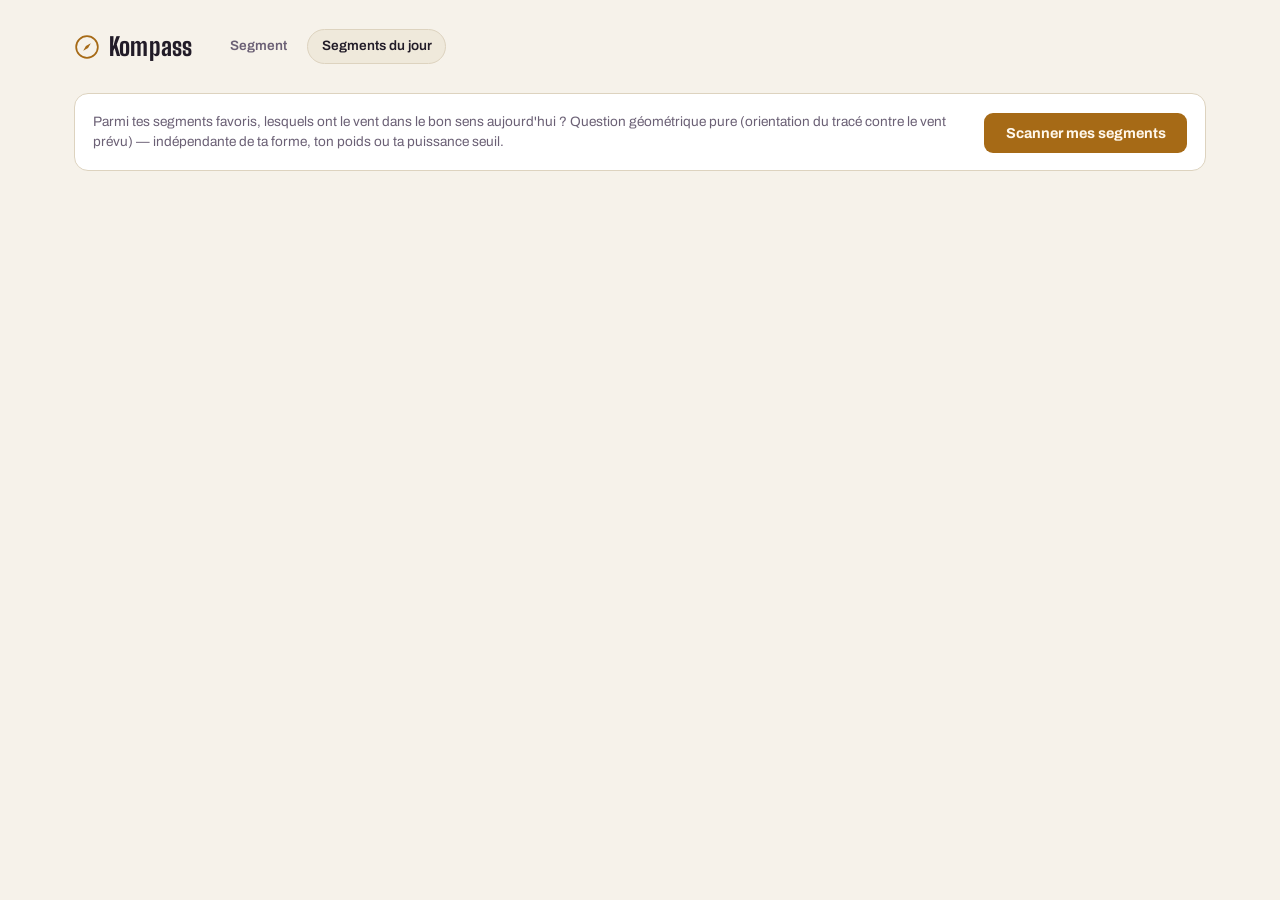
==== web/segments-du-jour.html @ 302e35ea "Add web/segments-du-jour.html: top 10 with wind alignment % (T-43c) Completes T-43 (and, as a side e" ====
<!doctype html>
<html lang="fr">
  <head>
    <meta charset="utf-8" />
    <meta name="viewport" content="width=device-width, initial-scale=1" />
    <title>Kompass — Segments du jour</title>
    <link
      rel="stylesheet"
      href="https://fonts.googleapis.com/css2?family=Big+Shoulders+Display:wght@600;700;800&family=Archivo:wght@400;500;600;700&family=JetBrains+Mono:wght@400;500&display=swap"
    />
    <link rel="stylesheet" href="style.css" />
  </head>
  <body>
    <div class="page">
      <header class="topbar">
        <div class="brand">
          <svg viewBox="0 0 24 24" fill="none" aria-hidden="true">
            <circle cx="12" cy="12" r="10" stroke="var(--accent)" stroke-width="1.6" />
            <path d="M15.5 8.5 L11 11 L8.5 15.5 L13 13 Z" fill="var(--accent)" />
          </svg>
          Kompass
        </div>
        <nav class="tabs">
          <a class="tab" href="index.html">Segment</a>
          <span class="tab tab--active">Segments du jour</span>
        </nav>
      </header>

      <!-- T-33/T-34 (question géométrique pure, sans calibration) + T-43
           (% d'alignement) : parmi tes segments favoris, lesquels ont le
           vent dans le bon sens aujourd'hui ? Scan manuel (bouton), pas
           automatique : un appel météo par segment favori (~78 chez toi),
           pas déclenché à chaque chargement de page. -->
      <section class="controlbar">
        <p class="controlbar-note">
          Parmi tes segments favoris, lesquels ont le vent dans le bon sens aujourd'hui ?
          Question géométrique pure (orientation du tracé contre le vent prévu) — indépendante
          de ta forme, ton poids ou ta puissance seuil.
        </p>
        <button id="scan-button" type="button" class="btn-primary">Scanner mes segments</button>
      </section>

      <p id="status" class="status-line"></p>
      <div id="results" hidden></div>
    </div>

    <script src="segments-du-jour.js"></script>
  </body>
</html>
---- web/style.css ----
/* T-40 : direction visuelle validée via maquette (artifact), portée ici
   telle quelle — voir ROADMAP.md T-40. Palette dark-first ("graphite
   chaud" + accent or, référence au maillot du meilleur grimpeur), avec
   un thème clair complet en secours (prefers-color-scheme / data-theme).

   Système de zones (--zone-*) : classe chaque lecture de puissance
   (pacing, KOM, PR, requis) selon sa position par rapport à CP —
   Endurance/Tempo/Seuil/VO2max/Anaérobie, calquées sur les zones
   Coggan usuelles en cyclisme. Approximation ASSUMÉE : CP (modèle du
   projet) sert ici de référence de seuil, pas une vraie mesure de FTP —
   suffisant pour une classification indicative, pas un diagnostic
   physiologique. Calcul fait côté JS (app.js), cf sa docstring. */

:root {
  /* Dit au navigateur qu'on gère nous-mêmes les deux thèmes — sans ça,
     certains navigateurs repeignent le texte de façon incohérente avec
     nos propres couleurs (observé en dev, cf commentaire du même nom
     dans la maquette de T-40). */
  color-scheme: dark;
  --ground: #17141c;
  --surface: #211d28;
  --surface-2: #2a2432;
  --border: #372f41;
  --text: #f3efe8;
  --text-muted: #a79ab0;
  --accent: #e8b33d;
  --accent-ink: #241a05;
  --shadow: rgba(0, 0, 0, 0.45);

  --zone-endurance: #7c8db3;
  --zone-tempo: #4fb0b5;
  --zone-seuil: #5fbd7f;
  --zone-vo2: #e8955a;
  --zone-anaerobie: #e2635a;

  --font-display: "Big Shoulders Display", "Arial Narrow", sans-serif;
  --font-body: "Archivo", -apple-system, "Segoe UI", sans-serif;
  --font-mono: "JetBrains Mono", "SFMono-Regular", Consolas, monospace;
}

@media (prefers-color-scheme: light) {
  :root:not([data-theme="dark"]) {
    color-scheme: light;
    --ground: #f6f2ea;
    --surface: #ffffff;
    --surface-2: #efe9db;
    --border: #ddd3bf;
    --text: #221c28;
    --text-muted: #6b6075;
    --accent: #a66a16;
    --accent-ink: #fff8ec;
    --shadow: rgba(40, 30, 10, 0.14);

    --zone-endurance: #48597a;
    --zone-tempo: #2c6f74;
    --zone-seuil: #3b7d54;
    --zone-vo2: #b85a26;
    --zone-anaerobie: #a6332a;
  }
}

:root[data-theme="light"] {
  color-scheme: light;
  --ground: #f6f2ea;
  --surface: #ffffff;
  --surface-2: #efe9db;
  --border: #ddd3bf;
  --text: #221c28;
  --text-muted: #6b6075;
  --accent: #a66a16;
  --accent-ink: #fff8ec;
  --shadow: rgba(40, 30, 10, 0.14);

  --zone-endurance: #48597a;
  --zone-tempo: #2c6f74;
  --zone-seuil: #3b7d54;
  --zone-vo2: #b85a26;
  --zone-anaerobie: #a6332a;
}

:root[data-theme="dark"] {
  color-scheme: dark;
  --ground: #17141c;
  --surface: #211d28;
  --surface-2: #2a2432;
  --border: #372f41;
  --text: #f3efe8;
  --text-muted: #a79ab0;
  --accent: #e8b33d;
  --accent-ink: #241a05;
  --shadow: rgba(0, 0, 0, 0.45);

  --zone-endurance: #7c8db3;
  --zone-tempo: #4fb0b5;
  --zone-seuil: #5fbd7f;
  --zone-vo2: #e8955a;
  --zone-anaerobie: #e2635a;
}

* { box-sizing: border-box; }

body {
  margin: 0;
  background: var(--ground);
  color: var(--text);
  font-family: var(--font-body);
  font-size: 15px;
  line-height: 1.5;
}

.page {
  max-width: 1180px;
  margin: 0 auto;
  padding: 1.75rem 1.5rem 4rem;
  display: flex;
  flex-direction: column;
  gap: 1.75rem;
}

h1, h2 { text-wrap: balance; margin: 0; }

/* ---- barre du haut ---- */
.topbar { display: flex; align-items: center; gap: 1.5rem; flex-wrap: wrap; }

.brand {
  display: flex;
  align-items: center;
  gap: 0.55rem;
  font-family: var(--font-display);
  font-weight: 800;
  font-size: 1.55rem;
  letter-spacing: 0.01em;
}

.brand svg { width: 26px; height: 26px; flex: none; }

.tabs { display: flex; gap: 0.4rem; }

.tab {
  font-size: 0.85rem;
  font-weight: 600;
  padding: 0.4rem 0.85rem;
  border-radius: 999px;
  color: var(--text-muted);
  display: inline-flex;
  align-items: center;
  gap: 0.4rem;
  /* .tab habille aussi bien un <span> (onglet actif, pas cliquable) qu'un
     <a> (onglet vers l'autre page) — reset des styles de lien par défaut. */
  text-decoration: none;
}

.tab:hover { color: var(--text); }

.tab--active {
  background: var(--surface-2);
  color: var(--text);
  border: 1px solid var(--border);
}

.tab--soon em {
  font-style: normal;
  font-size: 0.68rem;
  text-transform: uppercase;
  letter-spacing: 0.06em;
  background: var(--surface-2);
  padding: 0.15rem 0.4rem;
  border-radius: 999px;
}

/* ---- barre de contrôle ---- */
.controlbar {
  display: flex;
  align-items: flex-end;
  gap: 0.9rem;
  flex-wrap: wrap;
  background: var(--surface);
  border: 1px solid var(--border);
  border-radius: 14px;
  padding: 1.1rem;
  margin: 0;
}

/* segments-du-jour.html réutilise .controlbar pour un texte + un bouton,
   pas des <select>/<input> — le texte doit pouvoir prendre toute la
   largeur disponible plutôt que se coller au bouton. */
.controlbar-note { flex: 1 1 320px; margin: 0; color: var(--text-muted); font-size: 0.85rem; }

.field { display: flex; flex-direction: column; gap: 0.35rem; flex: 1 1 200px; }

.field label {
  font-size: 0.72rem;
  font-weight: 600;
  text-transform: uppercase;
  letter-spacing: 0.06em;
  color: var(--text-muted);
}

.select-wrap { position: relative; }

/* appearance: none (nouveau concept) : retire le look natif du <select>
   du système d'exploitation pour pouvoir le styler comme le reste de
   l'UI — le petit chevron du navigateur disparaît avec, remplacé par
   notre propre <svg class="chevron"> positionné par-dessus. */
.select-wrap select,
.field input {
  width: 100%;
  appearance: none;
  background: var(--surface-2);
  border: 1px solid var(--border);
  border-radius: 9px;
  padding: 0.6rem 0.75rem;
  font: inherit;
  font-weight: 600;
  color: var(--text);
  cursor: pointer;
}

.select-wrap select {
  padding-right: 2rem;
  /* Nom de segment souvent long : ellipse plutôt qu'une troncature
     brutale au bord du champ. */
  text-overflow: ellipsis;
  white-space: nowrap;
  overflow: hidden;
}

.field input { cursor: text; }

/* Champ "Segment" plus large que "Scénario de draft"/"Poids" : c'est
   celui dont le contenu (nom + distance + D+) varie le plus. */
.field--segment { flex-grow: 2.4; flex-basis: 260px; }

.select-wrap select:focus-visible,
.field input:focus-visible {
  outline: 2px solid var(--accent);
  outline-offset: 2px;
}

.select-wrap .chevron {
  position: absolute;
  right: 0.75rem;
  top: 50%;
  transform: translateY(-50%);
  pointer-events: none;
  color: var(--text-muted);
}

.btn-primary {
  font-family: var(--font-body);
  font-weight: 700;
  font-size: 0.9rem;
  background: var(--accent);
  color: var(--accent-ink);
  border: none;
  border-radius: 9px;
  padding: 0.75rem 1.35rem;
  cursor: pointer;
  white-space: nowrap;
}

.btn-primary:focus-visible { outline: 2px solid var(--text); outline-offset: 2px; }
.btn-primary:disabled { opacity: 0.6; cursor: wait; }

.status-line { margin: 0; font-size: 0.85rem; color: var(--text-muted); min-height: 1.2em; }

/* ---- héro ---- */
.hero {
  display: flex;
  justify-content: space-between;
  align-items: center;
  gap: 2rem;
  flex-wrap: wrap;
  padding: 0.5rem 0.25rem;
}

.eyebrow {
  margin: 0 0 0.2rem;
  font-size: 0.78rem;
  font-weight: 700;
  text-transform: uppercase;
  letter-spacing: 0.09em;
  color: var(--text-muted);
}

.hero-time {
  font-family: var(--font-display);
  font-weight: 800;
  font-size: clamp(3.6rem, 9vw, 6rem);
  line-height: 0.92;
  font-variant-numeric: tabular-nums;
}

.hero-sub {
  margin: 0.4rem 0 0;
  font-size: 0.95rem;
  color: var(--text-muted);
  display: flex;
  align-items: center;
  gap: 0.6rem;
  flex-wrap: wrap;
}

/* Comparaison "courbe de puissance réelle" (T-42) : plus discret que
   .hero-sub (chiffre secondaire, pas la donnée principale du héro). */
.hero-note {
  margin: 0.5rem 0 0;
  font-size: 0.82rem;
  color: var(--text-muted);
}

.hero-stats { display: flex; gap: 1rem; flex-wrap: wrap; }

.stat-tile {
  background: var(--surface);
  border: 1px solid var(--border);
  border-radius: 12px;
  padding: 0.85rem 1.1rem;
  display: flex;
  align-items: center;
  gap: 0.7rem;
  min-width: 148px;
}

.stat-value { margin: 0; font-weight: 700; font-size: 1.15rem; font-variant-numeric: tabular-nums; }
.stat-tile.mono .stat-value { font-family: var(--font-mono); font-size: 0.98rem; }
.stat-label { margin: 0.1rem 0 0; font-size: 0.74rem; color: var(--text-muted); }

.compass { position: relative; width: 40px; height: 40px; flex: none; }
.compass svg { width: 100%; height: 100%; }
.compass .needle { transform-origin: 20px 20px; transform: rotate(var(--deg)); }

/* ---- pastilles de zone (% de CP, cf docstring plus haut) ---- */
.zone-pill {
  display: inline-flex;
  align-items: center;
  gap: 0.3rem;
  font-size: 0.72rem;
  font-weight: 700;
  padding: 0.2rem 0.55rem;
  border-radius: 999px;
  white-space: nowrap;
}

.zone-pill::before { content: ""; width: 6px; height: 6px; border-radius: 50%; background: currentColor; }

.zone-endurance { color: var(--zone-endurance); background: color-mix(in srgb, var(--zone-endurance) 16%, transparent); }
.zone-tempo { color: var(--zone-tempo); background: color-mix(in srgb, var(--zone-tempo) 16%, transparent); }
.zone-seuil { color: var(--zone-seuil); background: color-mix(in srgb, var(--zone-seuil) 16%, transparent); }
.zone-vo2 { color: var(--zone-vo2); background: color-mix(in srgb, var(--zone-vo2) 16%, transparent); }
.zone-anaerobie { color: var(--zone-anaerobie); background: color-mix(in srgb, var(--zone-anaerobie) 16%, transparent); }

/* ---- corps en 2 colonnes ---- */
.body-grid { display: grid; grid-template-columns: 1.1fr 1fr; gap: 1.25rem; align-items: start; }
@media (max-width: 860px) { .body-grid { grid-template-columns: 1fr; } }

.col-left, .col-right { display: flex; flex-direction: column; gap: 1.25rem; }

.pair { display: grid; grid-template-columns: 1fr 1fr; gap: 1.25rem; }
@media (max-width: 560px) { .pair { grid-template-columns: 1fr; } }

.card {
  background: var(--surface);
  border: 1px solid var(--border);
  border-radius: 14px;
  padding: 1.25rem 1.35rem;
  box-shadow: 0 10px 24px -18px var(--shadow);
  display: flex;
  flex-direction: column;
  gap: 0.55rem;
}

.card h2 {
  font-size: 0.78rem;
  font-weight: 700;
  text-transform: uppercase;
  letter-spacing: 0.07em;
  color: var(--text-muted);
}

.card-note { margin: 0; font-size: 0.85rem; color: var(--text-muted); }

.big-figure {
  margin: 0.1rem 0 0;
  font-family: var(--font-display);
  font-weight: 700;
  font-size: 2.1rem;
  line-height: 1;
  font-variant-numeric: tabular-nums;
  display: flex;
  align-items: baseline;
  gap: 0.6rem;
  flex-wrap: wrap;
}

.figure-sub { font-family: var(--font-body); font-size: 1rem; font-weight: 600; color: var(--text-muted); }

.warn { margin: 0.2rem 0 0; font-size: 0.78rem; color: var(--zone-anaerobie); }

.card--accent { border-color: color-mix(in srgb, var(--accent) 45%, var(--border)); }

/* ---- bande d'incertitude à l'échelle (cf computeRangeBar, app.js) ---- */
.range-bar { margin-top: 0.4rem; }

.range-track {
  position: relative;
  height: 8px;
  border-radius: 999px;
  background: var(--surface-2);
  border: 1px solid var(--border);
}

.range-band {
  position: absolute;
  top: -1px;
  bottom: -1px;
  background: color-mix(in srgb, var(--accent) 55%, transparent);
  border-radius: 999px;
}

.range-mark { position: absolute; top: -5px; width: 2px; height: 18px; background: var(--text); }

.range-labels {
  display: flex;
  justify-content: space-between;
  font-size: 0.68rem;
  color: var(--text-muted);
  margin-top: 0.3rem;
  font-family: var(--font-mono);
}

.range-callouts {
  display: flex;
  justify-content: space-between;
  font-size: 0.76rem;
  margin-top: 0.5rem;
  gap: 0.5rem;
  flex-wrap: wrap;
}

.range-callouts strong { font-variant-numeric: tabular-nums; }

/* ---- table de classement ---- */
/* max-height (nouveau, T-40) : sur 10 jours, la plage 6h-21h peut donner
   plus de 150 créneaux (rank_forecast_windows_for_segment) — sans plafond,
   le tableau à lui seul rendrait la page interminable. La meilleure
   fenêtre reste visible en premier (tri déjà fait par l'API) même sans
   scroller. */
.table-wrap { overflow-x: auto; overflow-y: auto; max-height: 420px; }

.table-wrap thead th {
  position: sticky;
  top: 0;
  background: var(--surface);
}

table { border-collapse: collapse; width: 100%; font-size: 0.85rem; }

th {
  text-align: left;
  font-size: 0.7rem;
  text-transform: uppercase;
  letter-spacing: 0.05em;
  color: var(--text-muted);
  font-weight: 600;
  padding: 0.4rem 0.6rem;
  border-bottom: 1px solid var(--border);
}

td {
  padding: 0.5rem 0.6rem;
  border-bottom: 1px solid var(--border);
  font-family: var(--font-mono);
  font-variant-numeric: tabular-nums;
  white-space: nowrap;
  color: var(--text);
}

/* Première ligne = meilleure fenêtre (windows[0], déjà trié par l'API) */
tbody tr:first-child { background: color-mix(in srgb, var(--accent) 8%, transparent); }
tbody tr:first-child td { font-weight: 600; }
tbody tr:last-child td { border-bottom: none; }

/* Lignes cliquables (segments-du-jour.js, T-43) : jusqu'ici .row-clickable
   coexiste avec le highlight de première ligne ci-dessus (la meilleure
   ligne reste dorée ET cliquable). */
tbody tr.row-clickable { cursor: pointer; }
tbody tr.row-clickable:hover { background: var(--surface-2); }
tbody tr.row-clickable:first-child:hover {
  background: color-mix(in srgb, var(--accent) 14%, transparent);
}
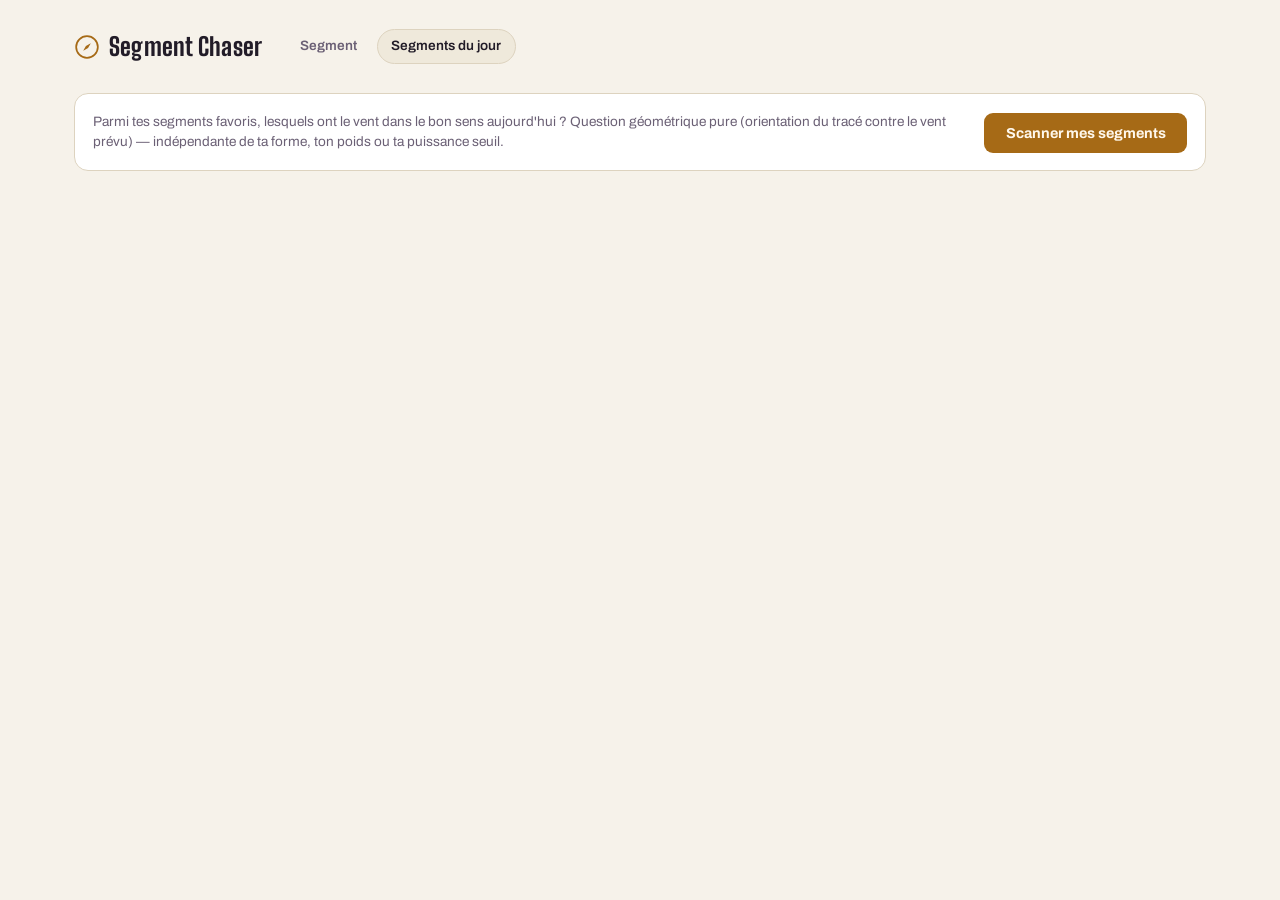
==== commit 70f089e2: "Rename the app from Kompass to Segment Chaser Mechanical rename across docs, HTML titles/headers, th" ====
--- a/web/segments-du-jour.html
+++ b/web/segments-du-jour.html
@@ -3,7 +3,7 @@
   <head>
     <meta charset="utf-8" />
     <meta name="viewport" content="width=device-width, initial-scale=1" />
-    <title>Kompass — Segments du jour</title>
+    <title>Segment Chaser — Segments du jour</title>
     <link
       rel="stylesheet"
       href="https://fonts.googleapis.com/css2?family=Big+Shoulders+Display:wght@600;700;800&family=Archivo:wght@400;500;600;700&family=JetBrains+Mono:wght@400;500&display=swap"
@@ -18,12 +18,13 @@
             <circle cx="12" cy="12" r="10" stroke="var(--accent)" stroke-width="1.6" />
             <path d="M15.5 8.5 L11 11 L8.5 15.5 L13 13 Z" fill="var(--accent)" />
           </svg>
-          Kompass
+          Segment Chaser
         </div>
         <nav class="tabs">
           <a class="tab" href="index.html">Segment</a>
           <span class="tab tab--active">Segments du jour</span>
         </nav>
+        <div id="auth-widget" class="auth-widget"></div>
       </header>
 
       <!-- T-33/T-34 (question géométrique pure, sans calibration) + T-43
@@ -44,6 +45,7 @@
       <div id="results" hidden></div>
     </div>
 
+    <script src="auth.js"></script>
     <script src="segments-du-jour.js"></script>
   </body>
 </html>
--- a/web/style.css
+++ b/web/style.css
@@ -168,6 +168,57 @@
   border-radius: 999px;
 }
 
+/* ---- connexion Strava (T-45c) ---- */
+/* margin-left: auto : poussé à l'extrémité droite de .topbar, à
+   l'opposé de .brand — même conteneur flex, pas une position séparée. */
+.auth-widget {
+  margin-left: auto;
+  display: flex;
+  align-items: center;
+  gap: 0.7rem;
+}
+
+.auth-status {
+  font-size: 0.82rem;
+  color: var(--text-muted);
+}
+
+.auth-login,
+.auth-logout,
+.auth-sync {
+  font-family: var(--font-body);
+  font-weight: 700;
+  font-size: 0.82rem;
+  border-radius: 999px;
+  padding: 0.45rem 0.9rem;
+  text-decoration: none;
+  border: none;
+  cursor: pointer;
+}
+
+.auth-login {
+  background: var(--accent);
+  color: var(--accent-ink);
+}
+
+.auth-logout,
+.auth-sync {
+  background: transparent;
+  color: var(--text-muted);
+  border: 1px solid var(--border);
+}
+
+.auth-logout:hover,
+.auth-sync:hover {
+  color: var(--text);
+  border-color: var(--text-muted);
+}
+
+.auth-sync:disabled {
+  cursor: wait;
+  opacity: 0.6;
+}
+
 /* ---- barre de contrôle ---- */
 .controlbar {
   display: flex;
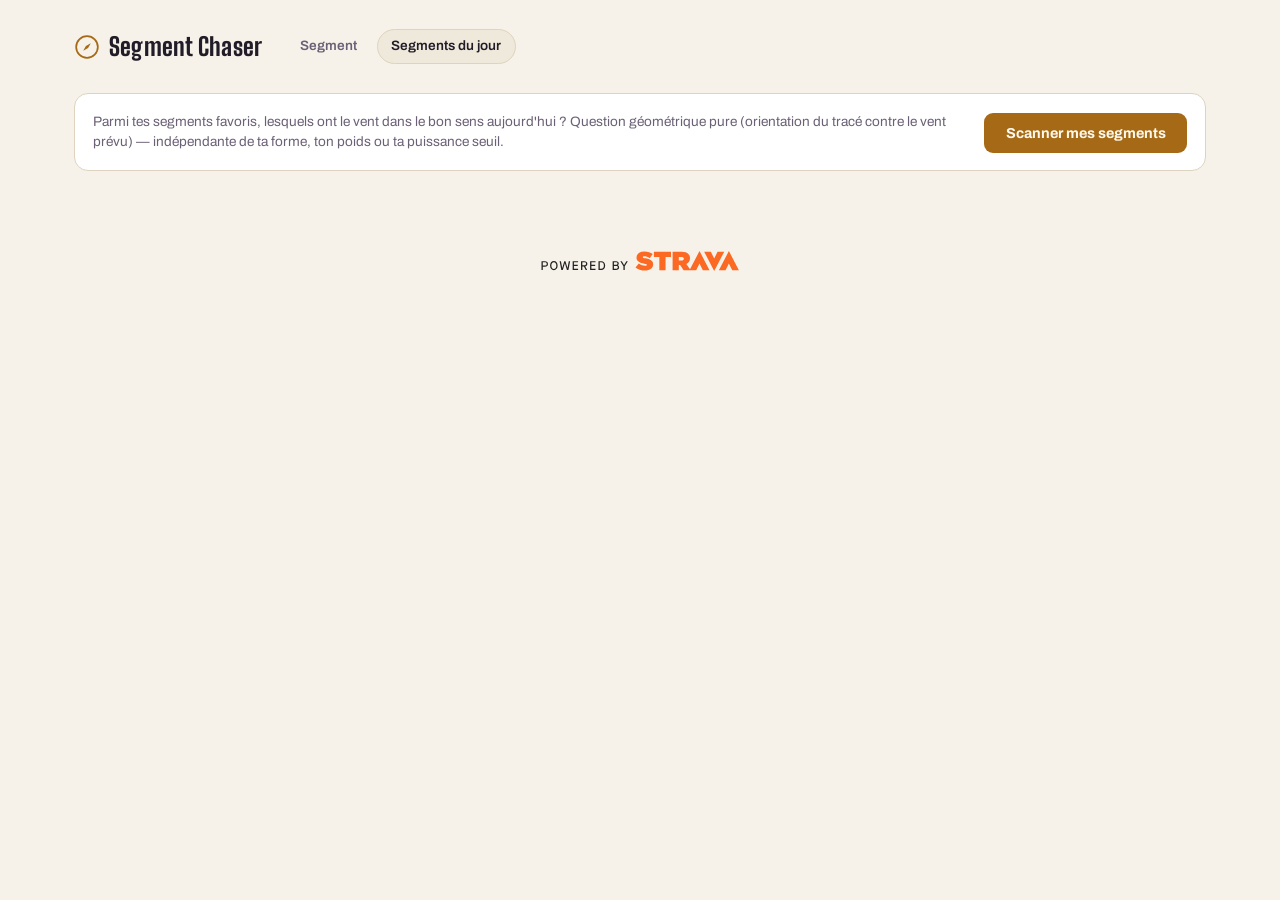
==== commit 4818146c: "Add "Powered by Strava" attribution (brand guidelines compliance) A friend hitting Strava's connecte" ====
--- a/web/segments-du-jour.html
+++ b/web/segments-du-jour.html
@@ -43,6 +43,10 @@
 
       <p id="status" class="status-line"></p>
       <div id="results" hidden></div>
+
+      <footer class="footer">
+        <img src="assets/powered_by_strava.svg" alt="Powered by Strava" height="20" />
+      </footer>
     </div>
 
     <script src="auth.js"></script>
--- a/web/style.css
+++ b/web/style.css
@@ -4,7 +4,7 @@
    un thème clair complet en secours (prefers-color-scheme / data-theme).
 
    Système de zones (--zone-*) : classe chaque lecture de puissance
-   (pacing, KOM, PR, requis) selon sa position par rapport à CP —
+   (KOM, PR, requis) selon sa position par rapport à CP —
    Endurance/Tempo/Seuil/VO2max/Anaérobie, calquées sur les zones
    Coggan usuelles en cyclisme. Approximation ASSUMÉE : CP (modèle du
    projet) sert ici de référence de seuil, pas une vraie mesure de FTP —
@@ -431,6 +431,26 @@
 
 .card-note { margin: 0; font-size: 0.85rem; color: var(--text-muted); }
 
+/* T-52 : carte 3D du segment (MapLibre GL JS). Hauteur fixe explicite —
+   MapLibre dimensionne son canvas sur les pixels réels du conteneur, un
+   simple "height: auto" laisserait la carte à 0px de haut. */
+.map-card { padding: 1.25rem 1.25rem 0; }
+.segment-map {
+  height: 280px;
+  margin: 0 -1.25rem;
+  border-radius: 0 0 14px 14px;
+  overflow: hidden; /* coins arrondis même sur le canvas MapLibre */
+}
+
+/* Repère "N" (NorthIndicatorControl, segment-map.js) — même mécanique
+   --deg que .compass (vent, plus haut) mais géré par ce contrôle
+   MapLibre : margin 0 pour se coller au coin comme les autres contrôles
+   MapLibre (.maplibregl-ctrl), fond --surface pour rester lisible sur
+   n'importe quelle couleur de tuile en dessous. */
+.map-compass { width: 34px; height: 34px; margin: 10px 0 0 10px !important; }
+.map-compass svg { width: 100%; height: 100%; }
+.map-compass .needle { transform-origin: 20px 20px; transform: rotate(var(--deg)); }
+
 .big-figure {
   margin: 0.1rem 0 0;
   font-family: var(--font-display);
@@ -540,3 +560,10 @@
 tbody tr.row-clickable:first-child:hover {
   background: color-mix(in srgb, var(--accent) 14%, transparent);
 }
+
+/* Guidelines Strava (developers.strava.com/guidelines) : logo affiché,
+   jamais modifié, séparé du logo de l'app et jamais plus visible que lui
+   — d'où la petite taille et la place en fin de page, bien après le nom
+   "Segment Chaser" du bandeau du haut (beaucoup plus grand). */
+.footer { display: flex; justify-content: center; padding-top: 0.5rem; opacity: 0.85; }
+.footer img { height: 20px; width: auto; display: block; }
